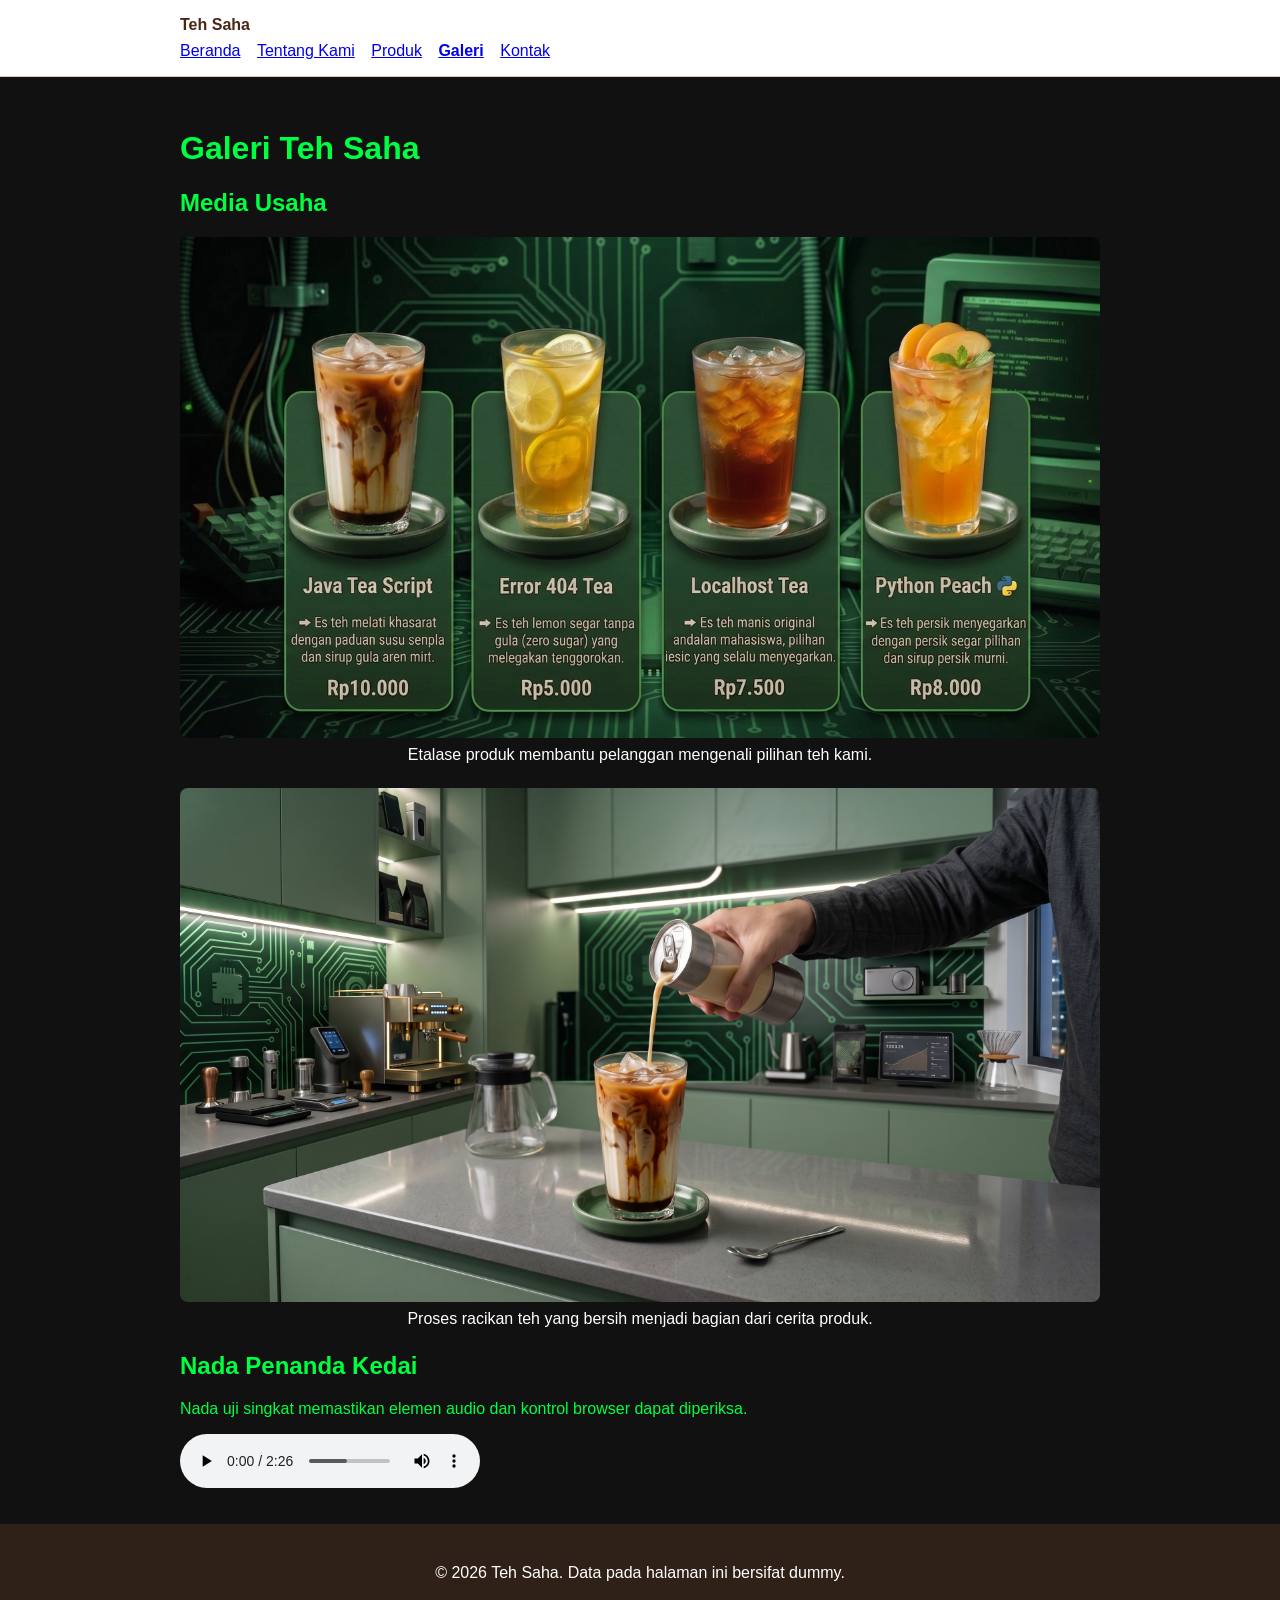
==== galeri.html @ 7ab9947a "feat: tambah media dan tabel katalog dan tugas mandiri" ====
<!doctype html>
<html lang="id">
  <head>
    <meta charset="utf-8" />
    <meta name="viewport" content="width=device-width, initial-scale=1" />
    <title>Galeri Teh Saha - Website UMKM</title>
    <link rel="stylesheet" href="css/style.css" />
  </head>
  <body>
    <a class="skip-link" href="#konten">Lewati ke konten utama</a>
    
    <header class="site-header">
      <nav class="nav" aria-label="Navigasi utama">
        <a class="brand" href="index.html">Teh Saha</a>
        <ul>
          <li><a href="index.html">Beranda</a></li>
          <li><a href="tentang.html">Tentang Kami</a></li>
          <li><a href="produk.html">Produk</a></li>
          <li><a aria-current="page" href="galeri.html">Galeri</a></li>
          <li><a href="index.html#kontak">Kontak</a></li>
        </ul>
      </nav>
    </header>

    <main id="konten" class="page">
      <h1>Galeri Teh Saha</h1>
      
      <section aria-labelledby="media-title">
        <h2 id="media-title">Media Usaha</h2>
        <div class="gallery-list">
          <figure class="media-card">
            <img src="assets/images/etalase-teh.jpg" alt="Etalase Teh Saha berisi pilihan es teh segar" />
            <figcaption>Etalase produk membantu pelanggan mengenali pilihan teh kami.</figcaption>
          </figure>
          <figure class="media-card">
            <img src="assets/images/proses-seduh.jpg" alt="Proses meracik es teh dan menuangkan susu evaporasi" />
            <figcaption>Proses racikan teh yang bersih menjadi bagian dari cerita produk.</figcaption>
          </figure>
        </div>
      </section>

      <section aria-labelledby="audio-title">
        <h2 id="audio-title">Nada Penanda Kedai</h2>
        <p id="audio-note">Nada uji singkat memastikan elemen audio dan kontrol browser dapat diperiksa.</p>
        <audio controls aria-describedby="audio-note" src="assets/audio/nada-kedai.mp3">
          Browser Anda tidak mendukung pemutar audio.
        </audio>
      </section>

    </main>
    <footer class="site-footer">
      <p>&copy; 2026 Teh Saha. Data pada halaman ini bersifat dummy.</p>
    </footer>

    <script src="js/script.js"></script>
  </body>
</html>
---- css/style.css ----
body {
  margin: 0;
  color: #00FF41; 
  background: #111111; 
  font-family: Arial, sans-serif;
}

.page {
  max-width: 920px;
  margin: 0 auto;
  padding: 32px 20px;
}

.hero {
  padding: 36px;
  color: #FFFFFF; 
  background: #1E4D2B; 
  border-radius: 24px;
}

.eyebrow {
  margin: 0 0 8px;
  color: #00FF41; 
  letter-spacing: 0.14em;
  text-transform: uppercase;
}

.products {
  padding-left: 1.2rem;
}

button {
  padding: 12px 18px;
  color: #FFFFFF; 
  font-weight: 700;
  cursor: pointer;
  background: #0B6623;
  border: 1px solid #00FF41; 
  border-radius: 999px;
}

button:hover {
  background: #00FF41;
  color: #111111;
}

.skip-link { position: absolute; left: -9999px; padding: 8px 12px; color: white; background: #2f2118; }
.skip-link:focus { top: 8px; left: 8px; }
.site-header { padding: 16px 20px; background: white; border-bottom: 1px solid #dccbbc; }
.nav { max-width: 920px; margin: 0 auto; }
.brand { display: inline-block; margin-bottom: 8px; color: #4b2715; font-weight: 800; text-decoration: none; }
.nav ul { padding: 0; margin: 0; list-style: none; }
.nav li { display: inline-block; margin-right: 12px; }
.nav a[aria-current="page"] { font-weight: 800; }
a:focus-visible,
button:focus-visible { outline: 3px solid #2563eb; outline-offset: 3px; }
.site-footer { padding: 24px 20px; color: white; text-align: center; background: #2f2118; }

/* Penambahan CSS untuk Kontak Singkat */
.contact-section {
  margin-top: 40px;
  padding: 24px;
  background: #1a1a1a;
  border-left: 4px solid #00FF41;
  border-radius: 8px;
}

.contact-section ul {
  list-style-type: none;
  padding-left: 0;
}

.contact-section li {
  margin-bottom: 12px;
}

.contact-section a {
  color: #00FF41;
  text-decoration: underline;
  text-underline-offset: 4px;
}

.contact-section a:hover {
  color: #FFFFFF;
}

img { max-width: 100%; height: auto; }
figure { margin: 0 0 24px; }
figcaption { margin-top: 8px; color: #FFFFFF; }
table { width: 100%; border-collapse: collapse; }
caption { margin-bottom: 8px; font-weight: 700; text-align: left; }
th,
td { padding: 10px; text-align: left; border: 1px solid #00FF41; }

section[aria-labelledby="katalog-visual-title"] {
  display: flex;
  flex-wrap: wrap;
  gap: 20px;
  justify-content: space-between;
}

section[aria-labelledby="katalog-visual-title"] > h2 {
  width: 100%;
}

section[aria-labelledby="katalog-visual-title"] .product-figure {
  flex: 1 1 calc(25% - 15px);
  box-sizing: border-box;
  margin-bottom: 0;
  text-align: center;
}

img { 
  max-width: 100%; 
  height: auto; 
  display: block;
  border-radius: 8px;
}

figcaption {
  margin-top: 8px;
  color: #FFFFFF;
  text-align: center; 
}
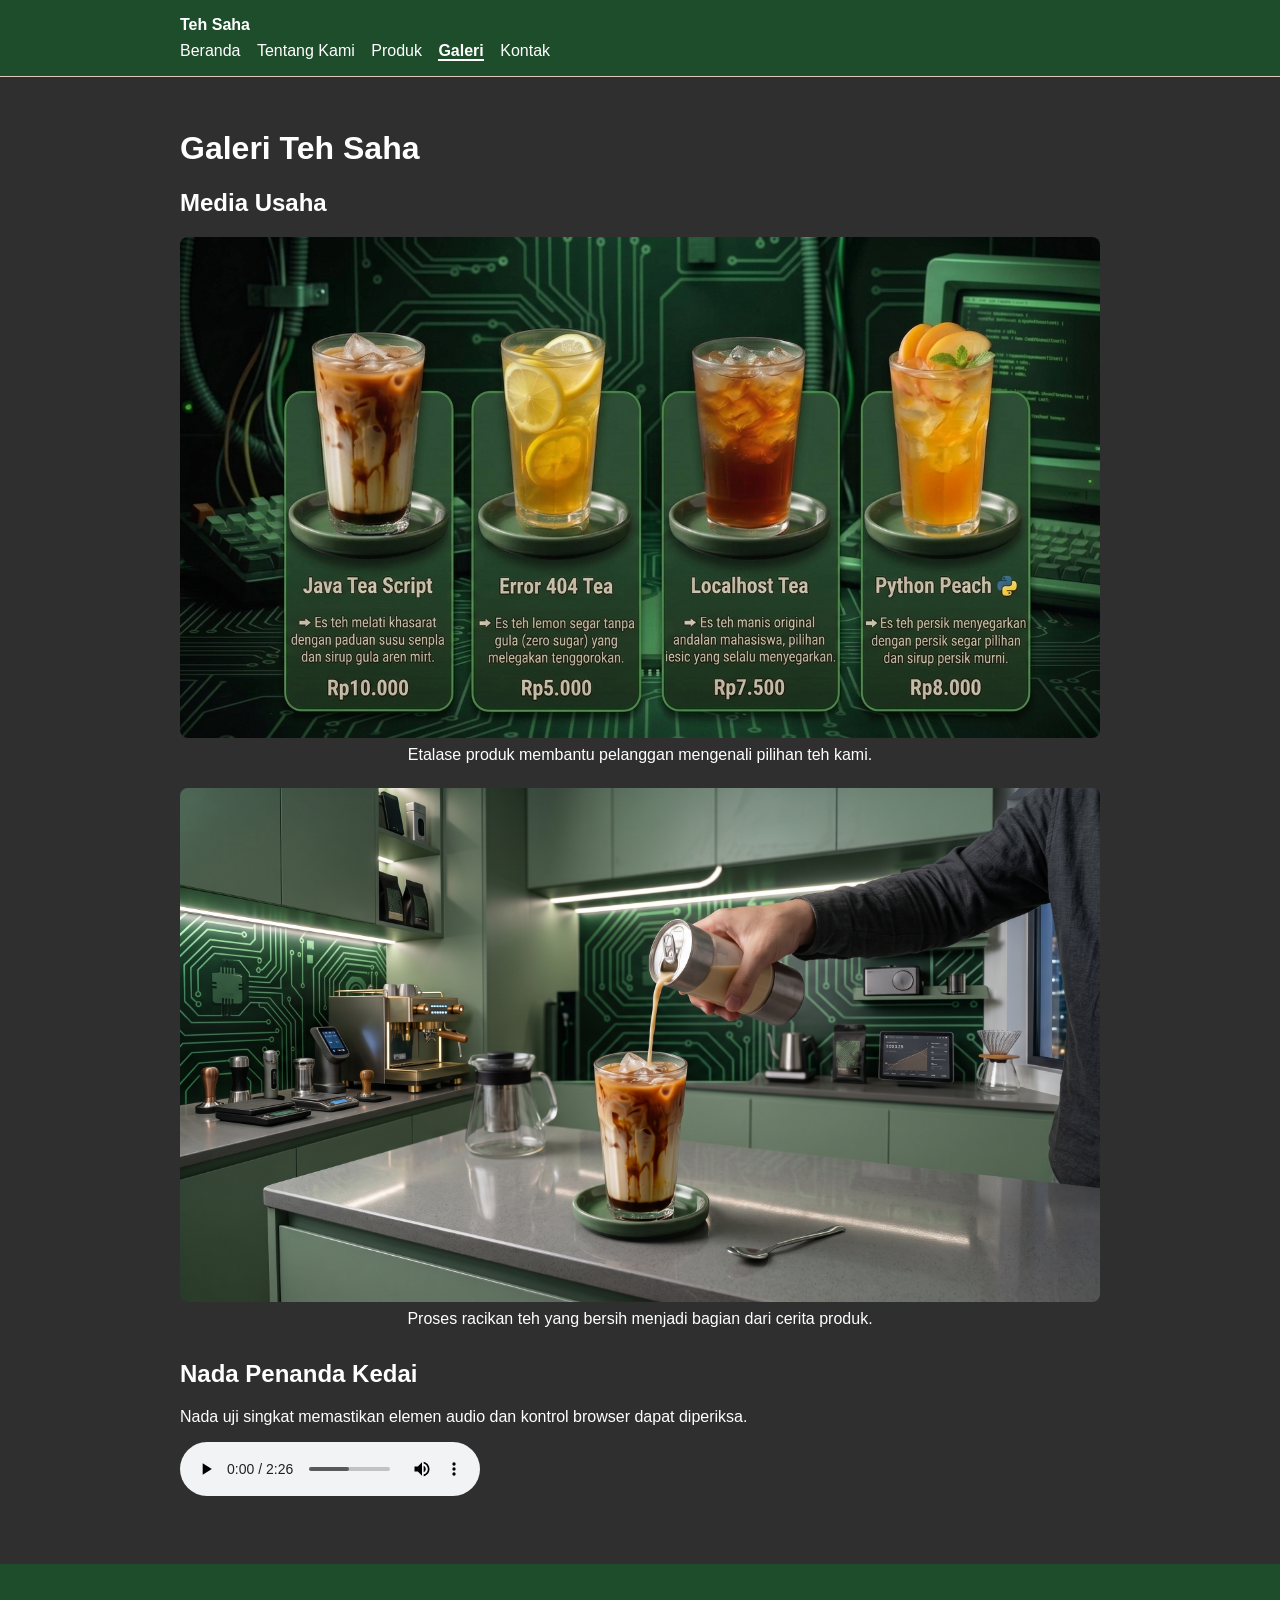
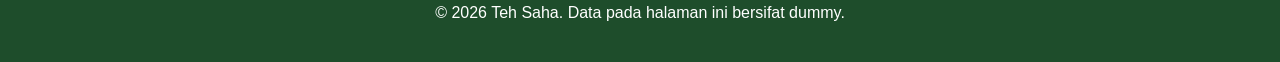
==== commit 7e9a85f7: "feat: tambah form kontak aksesibel dan preview dan tugas mandiri (PO4)" ====
--- a/galeri.html
+++ b/galeri.html
@@ -17,7 +17,7 @@
           <li><a href="tentang.html">Tentang Kami</a></li>
           <li><a href="produk.html">Produk</a></li>
           <li><a aria-current="page" href="galeri.html">Galeri</a></li>
-          <li><a href="index.html#kontak">Kontak</a></li>
+          <li><a href="kontak.html">Kontak</a></li>
         </ul>
       </nav>
     </header>
--- a/css/style.css
+++ b/css/style.css
@@ -1,7 +1,7 @@
 body {
   margin: 0;
-  color: #00FF41; 
-  background: #111111; 
+  color: #ffffff; 
+  background: #302f2f; 
   font-family: Arial, sans-serif;
 }
 
@@ -20,7 +20,7 @@
 
 .eyebrow {
   margin: 0 0 8px;
-  color: #00FF41; 
+  color: #ffffff; 
   letter-spacing: 0.14em;
   text-transform: uppercase;
 }
@@ -35,37 +35,60 @@
   font-weight: 700;
   cursor: pointer;
   background: #0B6623;
-  border: 1px solid #00FF41; 
+  border: 1px solid #0B6623; 
   border-radius: 999px;
 }
 
 button:hover {
-  background: #00FF41;
-  color: #111111;
+  background: #0B6623;
+  color: #302f2f;
 }
 
-.skip-link { position: absolute; left: -9999px; padding: 8px 12px; color: white; background: #2f2118; }
+.skip-link { position: absolute; left: -9999px; padding: 8px 12px; color: white; background: #0B6623; }
 .skip-link:focus { top: 8px; left: 8px; }
-.site-header { padding: 16px 20px; background: white; border-bottom: 1px solid #dccbbc; }
+.site-header { padding: 16px 20px; background: #1E4D2B; border-bottom: 1px solid #dccbbc; }
 .nav { max-width: 920px; margin: 0 auto; }
 .brand { display: inline-block; margin-bottom: 8px; color: #4b2715; font-weight: 800; text-decoration: none; }
 .nav ul { padding: 0; margin: 0; list-style: none; }
 .nav li { display: inline-block; margin-right: 12px; }
-.nav a[aria-current="page"] { font-weight: 800; }
+
+.nav a {
+  color: #ffffff; 
+  text-decoration: none;
+}
+.nav a:hover {
+  color: #ffffff; 
+}
+.nav a[aria-current="page"] { 
+  color: #ffffff; 
+  font-weight: 800; 
+  border-bottom: 2px solid #ffffff; 
+}
+
+section[aria-labelledby="produk-title"] {
+  color: #FFFFFF;
+  background: #1a1a1a;
+  padding: 24px;
+  border-left: 8px solid #0B6623;
+  border-radius: 12px;
+  margin-bottom: 24px;
+}
+
 a:focus-visible,
 button:focus-visible { outline: 3px solid #2563eb; outline-offset: 3px; }
-.site-footer { padding: 24px 20px; color: white; text-align: center; background: #2f2118; }
+.site-footer { padding: 24px 20px; color: white; text-align: center; background: #1E4D2B; }
 
-/* Penambahan CSS untuk Kontak Singkat */
 .contact-section {
+  color: #FFFFFF;
   margin-top: 40px;
   padding: 24px;
-  background: #1a1a1a;
-  border-left: 4px solid #00FF41;
+  background: #1E4D2B;
+  border-left: 8px solid #0B6623;
   border-radius: 8px;
 }
 
 .contact-section ul {
+  color: #FFFFFF;
   list-style-type: none;
   padding-left: 0;
 }
@@ -75,13 +98,16 @@
 }
 
 .contact-section a {
-  color: #00FF41;
+  color: #ffffff;
   text-decoration: underline;
   text-underline-offset: 4px;
 }
 
 .contact-section a:hover {
   color: #FFFFFF;
+}
+section {
+  margin-bottom: 32px; 
 }
 
 img { max-width: 100%; height: auto; }
@@ -90,7 +116,7 @@
 table { width: 100%; border-collapse: collapse; }
 caption { margin-bottom: 8px; font-weight: 700; text-align: left; }
 th,
-td { padding: 10px; text-align: left; border: 1px solid #00FF41; }
+td { padding: 10px; text-align: left; border: 1px solid #0B6623; }
 
 section[aria-labelledby="katalog-visual-title"] {
   display: flex;
@@ -121,4 +147,9 @@
   margin-top: 8px;
   color: #FFFFFF;
   text-align: center; 
-}+}
+
+.field { margin-bottom: 16px; }
+.field label { display: block; margin-bottom: 6px; }
+fieldset { margin: 0 0 16px; }
+#preview-form { padding: 16px; white-space: pre-wrap; background: white; border: 1px solid #dccbbc; color: #000000;}
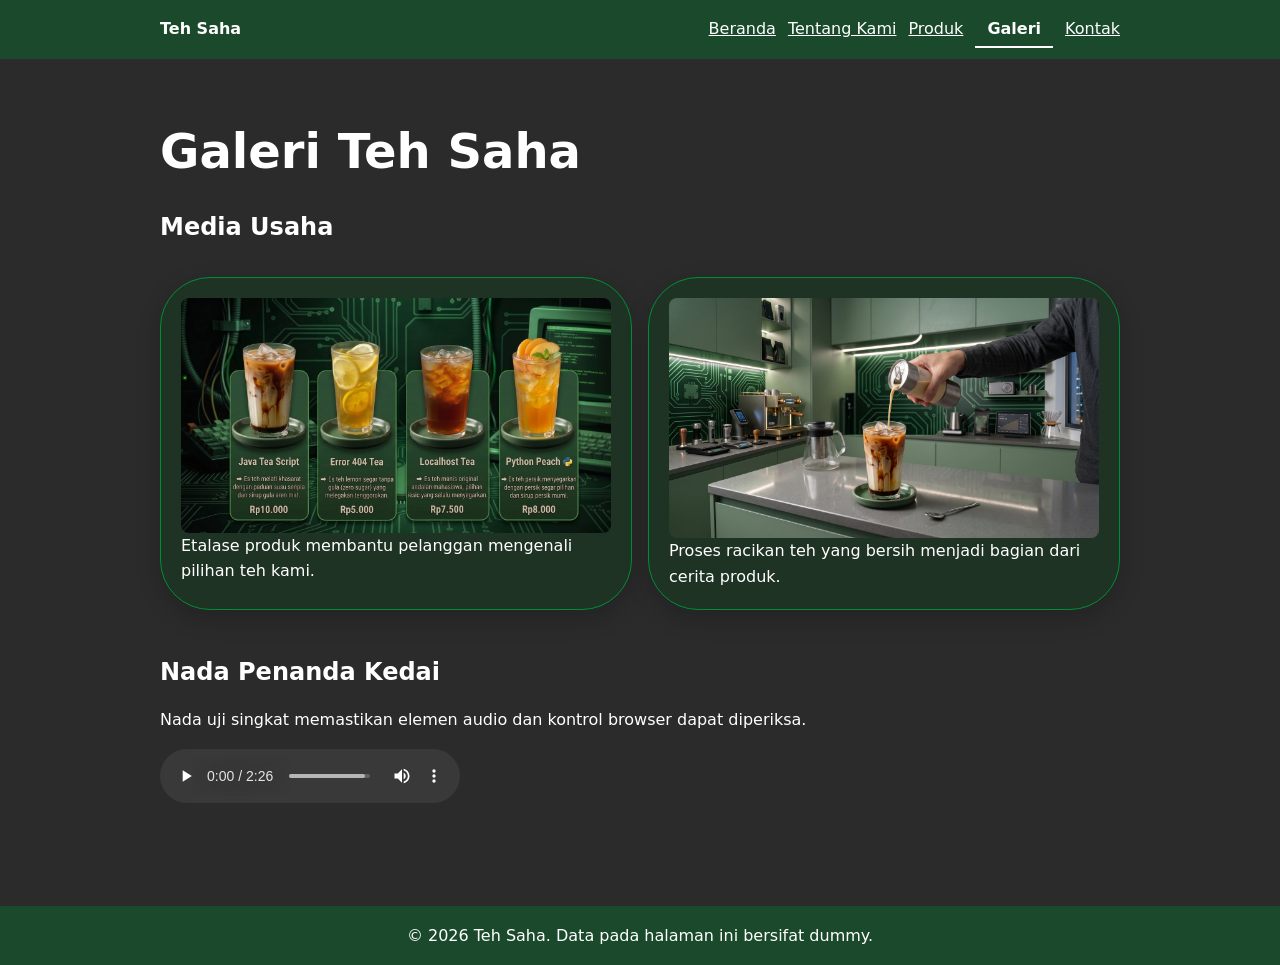
==== commit 8861a9b8: "feat: bangun layout flexbox dan grid dan tugas mandiri (P06)" ====
--- a/galeri.html
+++ b/galeri.html
@@ -27,7 +27,7 @@
       
       <section aria-labelledby="media-title">
         <h2 id="media-title">Media Usaha</h2>
-        <div class="gallery-list">
+        <div class="gallery-grid">
           <figure class="media-card">
             <img src="assets/images/etalase-teh.jpg" alt="Etalase Teh Saha berisi pilihan es teh segar" />
             <figcaption>Etalase produk membantu pelanggan mengenali pilihan teh kami.</figcaption>
--- a/css/style.css
+++ b/css/style.css
@@ -1,94 +1,235 @@
+:root {
+  --color-primary: #008f39;           
+  --color-primary-strong: #1a4a2b;   
+  --color-text: #ffffff;             
+  --color-text-inverted: #302f2f;    
+  --color-muted: #a3a3a3;            
+  --color-surface: #2b2b2b;          
+  --color-surface-soft: #202020;     
+  --color-border: #1a4a2b;           
+  --color-focus: #2563eb;            
+  --color-surface-white: #ffffff;    
+  
+  /* [KETENTUAN 1] Revisi & Tambahan Token Warna Berbasis Fungsi */
+  --color-primary-hover: #00702c;    /* Token warna hover untuk interaksi */
+  --color-surface-muted: #1f3324;    /* Token warna permukaan sekunder kartu */
+  --color-accent: #f59e0b;           /* Token warna aksen tambahan */
+
+  --space-1: 0.5rem;
+  --space-2: 0.75rem;
+  --space-3: 1rem;
+  --space-4: 1.5rem;
+  --space-5: 2rem;
+  
+  --radius-sm: 0.5rem;
+  --radius-md: 0.875rem;
+  
+  /* [KETENTUAN 2] Penambahan Pasangan Token Spacing & Radius Baru */
+  --space-md: 1.25rem;               /* Token spacing baru */
+  --radius-pill: 50px;               /* Token radius bentuk kapsul baru */
+
+  --shadow-card: 0 0.5rem 1.5rem rgb(0 0 0 / 0.2);
+}
+
+*,
+*::before,
+*::after {
+  box-sizing: border-box;
+}
+
+html { 
+  color-scheme: dark; 
+}
+
 body {
   margin: 0;
-  color: #ffffff; 
-  background: #302f2f; 
-  font-family: Arial, sans-serif;
-}
-
-.page {
-  max-width: 920px;
-  margin: 0 auto;
-  padding: 32px 20px;
+  color: var(--color-text);
+  background: var(--color-surface); 
+  font-family: system-ui, -apple-system, BlinkMacSystemFont, "Segoe UI", sans-serif;
+  font-size: 1rem;
+  line-height: 1.6;
+}
+
+img { 
+  max-width: 100%; 
+  height: auto; 
+  display: block;
+  border-radius: 8px;
+}
+
+a { 
+  color: var(--color-text); 
+}
+
+a:hover { 
+  color: var(--color-primary); 
+}
+
+:focus-visible { 
+  outline: 3px solid var(--color-focus); 
+  outline-offset: 3px; 
+}
+
+.skip-link { 
+  position: absolute; 
+  top: -5rem; 
+  left: var(--space-3); 
+  padding: var(--space-2) var(--space-3); 
+  color: var(--color-surface); 
+  background: var(--color-text);
+}
+
+.skip-link:focus { 
+  top: var(--space-3); 
+}
+
+.site-header,
+.site-footer {
+  padding: var(--space-3) var(--space-4);
+  background: var(--color-primary-strong); 
+  border-bottom: 1px solid var(--color-primary-strong);
+}
+
+.site-footer {
+  margin-top: var(--space-5);
+  color: var(--color-text);
+  text-align: center;
+  border-top: 1px solid var(--color-primary-strong);
+  border-bottom: 0;
+}
+
+.nav,
+.page { 
+  width: min(100% - 2rem, 60rem); 
+  margin-inline: auto; 
+}
+
+.page { 
+  padding-block: var(--space-5); 
+}
+
+.brand {
+  display: inline-block;
+  margin-bottom: var(--space-2);
+  color: var(--color-text);
+  font-weight: 800;
+  text-decoration: none;
+}
+
+.nav ul { 
+  padding: 0; 
+  margin: 0; 
+  list-style: none; 
+}
+
+.nav li { 
+  display: inline-block; 
+  margin: 0 var(--space-2) var(--space-1) 0; 
+}
+
+.nav a[aria-current="page"] {
+  padding: var(--space-1) var(--space-2);
+  color: var(--color-text);
+  font-weight: 800;
+  text-decoration: none;
+  background: transparent;
+  border-bottom: 2px solid var(--color-text); 
+  border-radius: 0;
+}
+
+h1, h2, h3 { 
+  line-height: 1.2; 
+  text-wrap: balance; 
+}
+
+h1 { 
+  font-size: clamp(2rem, 6vw, 3rem); 
+}
+
+p, li { 
+  max-width: 68ch; 
 }
 
 .hero {
-  padding: 36px;
-  color: #FFFFFF; 
-  background: #1E4D2B; 
-  border-radius: 24px;
+  padding: var(--space-5);
+  color: var(--color-text);
+  background: var(--color-primary-strong); 
+  border-radius: var(--radius-md);
 }
 
 .eyebrow {
-  margin: 0 0 8px;
-  color: #ffffff; 
-  letter-spacing: 0.14em;
+  color: var(--color-text); 
+  font-weight: 800; 
+  letter-spacing: 0.08em; 
   text-transform: uppercase;
+}
+
+.hero .eyebrow { 
+  color: var(--color-text); 
+}
+
+.price { 
+  color: var(--color-text); 
+  font-weight: 800; 
+}
+
+/* [KETENTUAN 3 - Komponen 1: Tombol] Menggunakan token warna, spacing, & radius baru */
+.button,
+button {
+  display: inline-block;
+  padding: var(--space-2) var(--space-3);
+  color: var(--color-text);
+  font: inherit;
+  font-weight: 700;
+  text-decoration: none;
+  cursor: pointer;
+  background: var(--color-primary); 
+  border: 0;
+  border-radius: var(--radius-pill); /* Menerapkan token radius pill */
+}
+
+.button:hover,
+button:hover { 
+  color: var(--color-text); 
+  background: var(--color-primary-hover); /* Menerapkan token warna hover baru */
+}
+
+.hero button { 
+  color: var(--color-text); 
+  background: var(--color-primary); 
+  padding: var(--space-md) calc(var(--space-md) * 1.5); /* Menerapkan token spacing baru */
+  border-radius: var(--radius-pill);
+}
+
+.hero button:hover { 
+  color: var(--color-text); 
+  background: var(--color-primary-hover); 
 }
 
 .products {
   padding-left: 1.2rem;
 }
 
-button {
-  padding: 12px 18px;
-  color: #FFFFFF; 
-  font-weight: 700;
-  cursor: pointer;
-  background: #0B6623;
-  border: 1px solid #0B6623; 
-  border-radius: 999px;
-}
-
-button:hover {
-  background: #0B6623;
-  color: #302f2f;
-}
-
-.skip-link { position: absolute; left: -9999px; padding: 8px 12px; color: white; background: #0B6623; }
-.skip-link:focus { top: 8px; left: 8px; }
-.site-header { padding: 16px 20px; background: #1E4D2B; border-bottom: 1px solid #dccbbc; }
-.nav { max-width: 920px; margin: 0 auto; }
-.brand { display: inline-block; margin-bottom: 8px; color: #4b2715; font-weight: 800; text-decoration: none; }
-.nav ul { padding: 0; margin: 0; list-style: none; }
-.nav li { display: inline-block; margin-right: 12px; }
-
-.nav a {
-  color: #ffffff; 
-  text-decoration: none;
-}
-.nav a:hover {
-  color: #ffffff; 
-}
-.nav a[aria-current="page"] { 
-  color: #ffffff; 
-  font-weight: 800; 
-  border-bottom: 2px solid #ffffff; 
-}
-
 section[aria-labelledby="produk-title"] {
-  color: #FFFFFF;
+  color: var(--color-text);
   background: #1a1a1a;
   padding: 24px;
-  border-left: 8px solid #0B6623;
+  border-left: 8px solid var(--color-primary);
   border-radius: 12px;
   margin-bottom: 24px;
 }
 
-a:focus-visible,
-button:focus-visible { outline: 3px solid #2563eb; outline-offset: 3px; }
-.site-footer { padding: 24px 20px; color: white; text-align: center; background: #1E4D2B; }
-
 .contact-section {
-  color: #FFFFFF;
+  color: var(--color-text);
   margin-top: 40px;
   padding: 24px;
-  background: #1E4D2B;
-  border-left: 8px solid #0B6623;
+  background: var(--color-primary-strong);
+  border-left: 8px solid var(--color-primary);
   border-radius: 8px;
 }
 
 .contact-section ul {
-  color: #FFFFFF;
+  color: var(--color-text);
   list-style-type: none;
   padding-left: 0;
 }
@@ -98,25 +239,58 @@
 }
 
 .contact-section a {
-  color: #ffffff;
   text-decoration: underline;
   text-underline-offset: 4px;
 }
 
-.contact-section a:hover {
-  color: #FFFFFF;
-}
 section {
   margin-bottom: 32px; 
 }
 
-img { max-width: 100%; height: auto; }
-figure { margin: 0 0 24px; }
-figcaption { margin-top: 8px; color: #FFFFFF; }
-table { width: 100%; border-collapse: collapse; }
-caption { margin-bottom: 8px; font-weight: 700; text-align: left; }
+/* [KETENTUAN 3 - Komponen 2: Kartu Produk] Menggunakan token warna, spacing, & radius baru */
+.product-card,
+.media-card,
+table,
+form {
+  margin-block: var(--space-3);
+  padding: var(--space-md);                   /* Menerapkan token spacing baru */
+  background: var(--color-surface-muted);     /* Menerapkan token warna permukaan sekunder baru */
+  border: 1px solid var(--color-primary); 
+  border-radius: var(--radius-pill);          /* Menerapkan token radius pill baru */
+  box-shadow: var(--shadow-card);
+}
+
+figure { 
+  margin-inline: 0; 
+}
+
+figcaption,
+caption { 
+  color: var(--color-text); 
+}
+
+table { 
+  width: 100%; 
+  border-collapse: collapse; 
+  border-radius: 0; 
+}
+
+caption { 
+  margin-bottom: var(--space-2); 
+  font-weight: 700; 
+  text-align: left; 
+}
+
 th,
-td { padding: 10px; text-align: left; border: 1px solid #0B6623; }
+td { 
+  padding: var(--space-2); 
+  text-align: left; 
+  border: 1px solid var(--color-border); 
+}
+
+th { 
+  background: var(--color-surface-soft); 
+}
 
 section[aria-labelledby="katalog-visual-title"] {
   display: flex;
@@ -136,20 +310,238 @@
   text-align: center;
 }
 
-img { 
+.field { 
+  margin-bottom: var(--space-3); 
+}
+
+.field label,
+legend { 
+  display: block; 
+  margin-bottom: var(--space-1); 
+  font-weight: 700; 
+}
+
+.field input,
+.field select,
+.field textarea {
+  width: 100%;
+  padding: var(--space-2);
+  color: inherit;
+  font: inherit;
+  background: var(--color-surface);
+  border: 1px solid var(--color-border);
+  border-radius: var(--radius-sm);
+}
+
+input[type="radio"],
+input[type="checkbox"] { 
+  width: auto; 
+}
+
+fieldset {
+  margin: 0 0 var(--space-3);
+  padding: var(--space-3);
+  border: 1px solid var(--color-border);
+  border-radius: var(--radius-sm);
+}
+
+audio { 
   max-width: 100%; 
-  height: auto; 
-  display: block;
-  border-radius: 8px;
-}
-
-figcaption {
-  margin-top: 8px;
-  color: #FFFFFF;
-  text-align: center; 
-}
-
-.field { margin-bottom: 16px; }
-.field label { display: block; margin-bottom: 6px; }
-fieldset { margin: 0 0 16px; }
-#preview-form { padding: 16px; white-space: pre-wrap; background: white; border: 1px solid #dccbbc; color: #000000;}+}
+
+#preview-form {
+  padding: var(--space-3);
+  white-space: pre-wrap;
+  background: var(--color-surface);
+  border: 1px solid var(--color-border);
+  border-radius: var(--radius-sm);
+}
+
+.site-footer p {
+  max-width: none;
+  margin: 0 auto;
+}
+
+thead th { 
+  background: var(--color-primary-strong); 
+  border: 1px solid #000000; 
+}
+
+tbody th,
+tbody td {
+  background: #1a1a1a; 
+}
+
+section[aria-labelledby="tentang-title"] {
+  background: #1a4a2b;
+  padding: 24px;
+  border-radius: 12px;
+}
+
+section[aria-labelledby="nilai-title"] {
+  background: #1a1a1a;
+  padding: 24px;       
+  border-left: 8px solid var(--color-primary);
+  border-radius: 12px; 
+}
+
+.intro-produk {
+  background: #1a4a2b; 
+  padding: 24px 32px;  
+  border-radius: 12px; 
+  margin-bottom: 32px; 
+}
+
+.intro-produk h1 {
+  margin-top: 0;
+}
+.intro-produk p {
+  margin-bottom: 0;
+}
+
+section[aria-labelledby="kategori-title"] {
+  background: #1a1a1a;
+  padding: 24px;
+  border-left: 8px solid var(--color-primary);
+  border-radius: 12px;
+}
+
+section[aria-labelledby="katalog-visual-title"] {
+  background: #1a4a2b;
+  padding: 24px;       
+  border-left: 8px solid var(--color-primary);
+  border-radius: 12px; 
+}
+
+section[aria-labelledby="harga-title"] {
+  background: #1a1a1a; 
+  padding: 24px;       
+  border-left: 8px solid var(--color-primary);
+  border-radius: 12px; 
+  margin-bottom: 32px; 
+}
+
+section[aria-labelledby="kontak-title"] {
+  background: #1a1a1a;
+  padding: 24px;       
+  border-radius: 12px; 
+}
+
+section[aria-labelledby="preview-title"] {
+  background: #1a4a2b;
+  padding: 24px;       
+  border-left: 8px solid var(--color-primary);
+  border-radius: 12px; 
+}
+
+/* PW1-P06-E05: Flexbox untuk Navigasi dan Product Card */
+.nav {
+  display: flex;
+  gap: var(--space-3);
+  align-items: center;
+  justify-content: space-between;
+}
+
+.brand {
+  margin-bottom: 0;
+}
+
+.nav ul {
+  display: flex;
+  gap: var(--space-2);
+  flex-wrap: wrap;
+}
+
+.nav li {
+  margin: 0;
+}
+
+.product-card {
+  display: flex;
+  flex-direction: column;
+}
+
+.product-badge {
+  align-self: flex-start;
+  padding: 0.25rem var(--space-2);
+  color: var(--color-primary-strong);
+  font-size: 0.875rem;
+  font-weight: 800;
+  background: #fef3c7;
+  border-radius: 999px;
+}
+
+.card-actions {
+  display: flex;
+  gap: var(--space-2);
+  align-items: center;
+  flex-wrap: wrap;
+  margin-top: auto;
+}
+
+/* PW1-P06-E06: CSS Grid untuk Hero, Product Grid, dan Gallery Grid */
+.hero {
+  display: grid;
+  grid-template-columns: 1.2fr 0.8fr;
+  gap: var(--space-4);
+  align-items: center;
+}
+
+.hero-image {
+  width: 100%;
+  border-radius: var(--radius-md);
+}
+
+.product-grid,
+.gallery-grid {
+  display: grid;
+  grid-template-columns: repeat(3, minmax(0, 1fr));
+  gap: var(--space-3);
+}
+
+.gallery-grid {
+  grid-template-columns: repeat(2, minmax(0, 1fr));
+}
+
+.product-list {
+  display: grid;
+  grid-template-columns: repeat(3, minmax(0, 1fr));
+  gap: var(--space-4);
+}
+
+.hero-content {
+  display: flex;
+  flex-direction: column;
+  align-items: flex-start;
+  gap: var(--space-3);
+}
+
+.hero-content h1,
+.hero-content p {
+  margin: 0;
+}
+
+.contact-section ul {
+  display: flex;
+  flex-wrap: wrap;
+  gap: var(--space-4);
+}
+
+.contact-section li {
+  margin-bottom: 0;
+}
+
+.product-list .product-card {
+  position: relative;
+  padding-bottom: calc(var(--space-5) + var(--space-3));
+}
+
+.product-list .product-card .price {
+  position: absolute;
+  bottom: var(--space-md);
+  right: var(--space-md);
+  margin: 0;
+  padding: var(--space-1) var(--space-2);
+  background: var(--color-primary-strong);
+  border-radius: var(--radius-sm);
+}
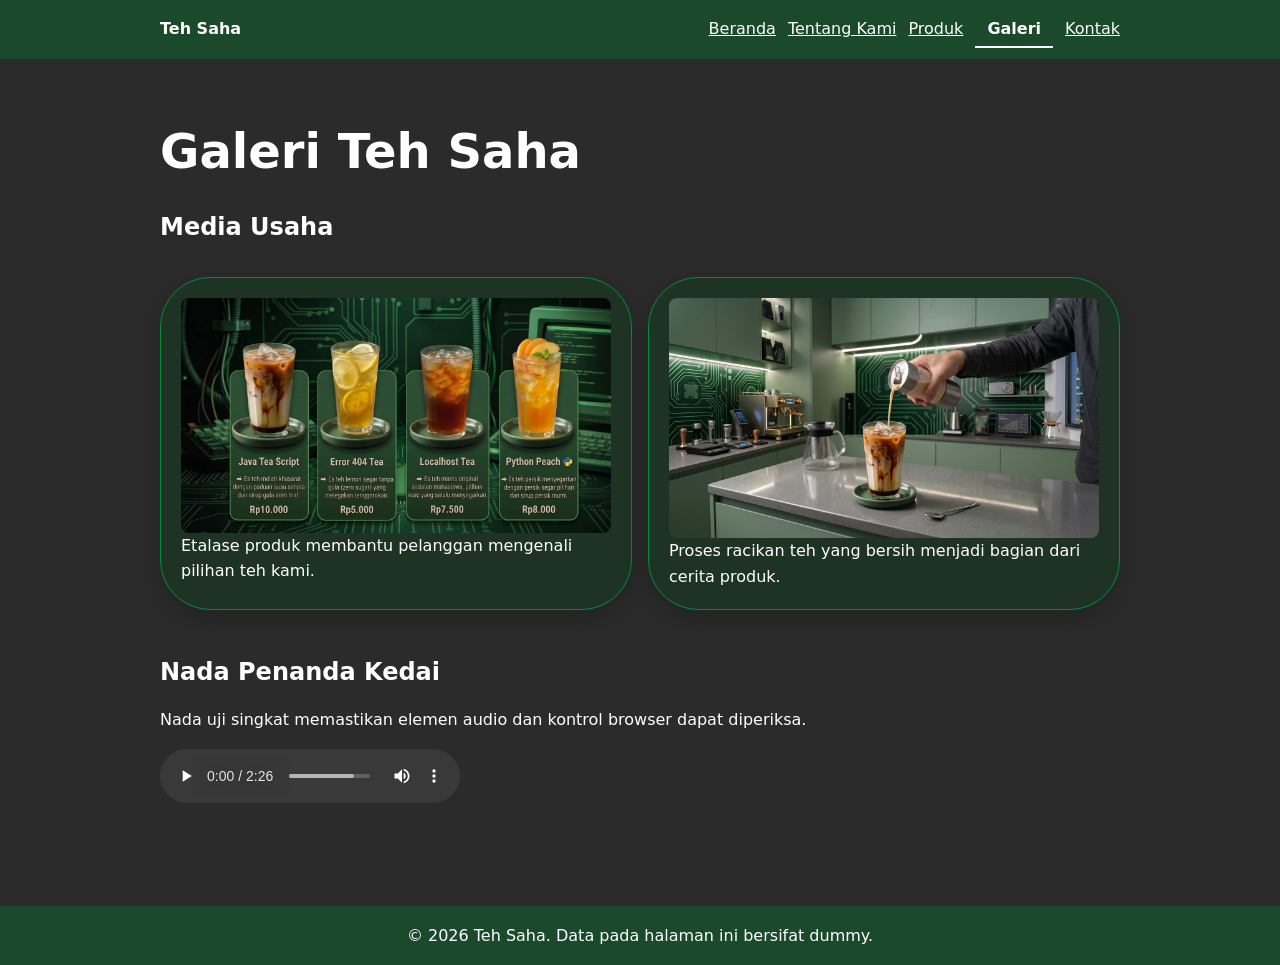
==== commit 9047593c: "feat: tambahkan data produk dengan javascript dan tugas mandiri (P09)" ====
--- a/galeri.html
+++ b/galeri.html
@@ -5,13 +5,17 @@
     <meta name="viewport" content="width=device-width, initial-scale=1" />
     <title>Galeri Teh Saha - Website UMKM</title>
     <link rel="stylesheet" href="css/style.css" />
+    <script src="js/app.js" defer></script>
   </head>
+
   <body>
     <a class="skip-link" href="#konten">Lewati ke konten utama</a>
     
     <header class="site-header">
       <nav class="nav" aria-label="Navigasi utama">
         <a class="brand" href="index.html">Teh Saha</a>
+        <input type="checkbox" id="menu-toggle" class="menu-toggle">
+        <label for="menu-toggle" class="hamburger">☰</label>
         <ul>
           <li><a href="index.html">Beranda</a></li>
           <li><a href="tentang.html">Tentang Kami</a></li>
@@ -29,11 +33,11 @@
         <h2 id="media-title">Media Usaha</h2>
         <div class="gallery-grid">
           <figure class="media-card">
-            <img src="assets/images/etalase-teh.jpg" alt="Etalase Teh Saha berisi pilihan es teh segar" />
+            <img src="assets/images/etalase-teh.jpg" width="640" height="360" loading="lazy" alt="Etalase Teh Saha berisi pilihan es teh segar" />
             <figcaption>Etalase produk membantu pelanggan mengenali pilihan teh kami.</figcaption>
           </figure>
           <figure class="media-card">
-            <img src="assets/images/proses-seduh.jpg" alt="Proses meracik es teh dan menuangkan susu evaporasi" />
+            <img src="assets/images/proses-seduh.jpg" width="640" height="360" loading="lazy" alt="Proses meracik es teh dan menuangkan susu evaporasi" />
             <figcaption>Proses racikan teh yang bersih menjadi bagian dari cerita produk.</figcaption>
           </figure>
         </div>
--- a/css/style.css
+++ b/css/style.css
@@ -10,10 +10,9 @@
   --color-focus: #2563eb;            
   --color-surface-white: #ffffff;    
   
-  /* [KETENTUAN 1] Revisi & Tambahan Token Warna Berbasis Fungsi */
-  --color-primary-hover: #00702c;    /* Token warna hover untuk interaksi */
-  --color-surface-muted: #1f3324;    /* Token warna permukaan sekunder kartu */
-  --color-accent: #f59e0b;           /* Token warna aksen tambahan */
+  --color-primary-hover: #00702c;    
+  --color-surface-muted: #1f3324;    
+  --color-accent: #f59e0b;           
 
   --space-1: 0.5rem;
   --space-2: 0.75rem;
@@ -24,9 +23,8 @@
   --radius-sm: 0.5rem;
   --radius-md: 0.875rem;
   
-  /* [KETENTUAN 2] Penambahan Pasangan Token Spacing & Radius Baru */
-  --space-md: 1.25rem;               /* Token spacing baru */
-  --radius-pill: 50px;               /* Token radius bentuk kapsul baru */
+  --space-md: 1.25rem;               
+  --radius-pill: 50px;               
 
   --shadow-card: 0 0.5rem 1.5rem rgb(0 0 0 / 0.2);
 }
@@ -90,6 +88,12 @@
   border-bottom: 1px solid var(--color-primary-strong);
 }
 
+.site-header {
+  position: sticky;
+  top: 0;
+  z-index: 100;
+}
+
 .site-footer {
   margin-top: var(--space-5);
   color: var(--color-text);
@@ -173,7 +177,6 @@
   font-weight: 800; 
 }
 
-/* [KETENTUAN 3 - Komponen 1: Tombol] Menggunakan token warna, spacing, & radius baru */
 .button,
 button {
   display: inline-block;
@@ -185,19 +188,19 @@
   cursor: pointer;
   background: var(--color-primary); 
   border: 0;
-  border-radius: var(--radius-pill); /* Menerapkan token radius pill */
+  border-radius: var(--radius-pill); 
 }
 
 .button:hover,
 button:hover { 
   color: var(--color-text); 
-  background: var(--color-primary-hover); /* Menerapkan token warna hover baru */
+  background: var(--color-primary-hover); 
 }
 
 .hero button { 
   color: var(--color-text); 
   background: var(--color-primary); 
-  padding: var(--space-md) calc(var(--space-md) * 1.5); /* Menerapkan token spacing baru */
+  padding: var(--space-md) calc(var(--space-md) * 1.5); 
   border-radius: var(--radius-pill);
 }
 
@@ -247,16 +250,15 @@
   margin-bottom: 32px; 
 }
 
-/* [KETENTUAN 3 - Komponen 2: Kartu Produk] Menggunakan token warna, spacing, & radius baru */
 .product-card,
 .media-card,
 table,
 form {
   margin-block: var(--space-3);
-  padding: var(--space-md);                   /* Menerapkan token spacing baru */
-  background: var(--color-surface-muted);     /* Menerapkan token warna permukaan sekunder baru */
+  padding: var(--space-md);                   
+  background: var(--color-surface-muted);     
   border: 1px solid var(--color-primary); 
-  border-radius: var(--radius-pill);          /* Menerapkan token radius pill baru */
+  border-radius: var(--radius-pill);          
   box-shadow: var(--shadow-card);
 }
 
@@ -434,22 +436,8 @@
   border-radius: 12px; 
 }
 
-/* PW1-P06-E05: Flexbox untuk Navigasi dan Product Card */
-.nav {
-  display: flex;
-  gap: var(--space-3);
-  align-items: center;
-  justify-content: space-between;
-}
-
 .brand {
   margin-bottom: 0;
-}
-
-.nav ul {
-  display: flex;
-  gap: var(--space-2);
-  flex-wrap: wrap;
 }
 
 .nav li {
@@ -479,34 +467,9 @@
   margin-top: auto;
 }
 
-/* PW1-P06-E06: CSS Grid untuk Hero, Product Grid, dan Gallery Grid */
-.hero {
-  display: grid;
-  grid-template-columns: 1.2fr 0.8fr;
-  gap: var(--space-4);
-  align-items: center;
-}
-
 .hero-image {
   width: 100%;
   border-radius: var(--radius-md);
-}
-
-.product-grid,
-.gallery-grid {
-  display: grid;
-  grid-template-columns: repeat(3, minmax(0, 1fr));
-  gap: var(--space-3);
-}
-
-.gallery-grid {
-  grid-template-columns: repeat(2, minmax(0, 1fr));
-}
-
-.product-list {
-  display: grid;
-  grid-template-columns: repeat(3, minmax(0, 1fr));
-  gap: var(--space-4);
 }
 
 .hero-content {
@@ -544,4 +507,181 @@
   padding: var(--space-1) var(--space-2);
   background: var(--color-primary-strong);
   border-radius: var(--radius-sm);
+}
+
+.nav {
+  display: flex;
+  flex-direction: column;
+  gap: var(--space-3);
+  align-items: flex-start;
+}
+.nav ul {
+  display: flex;
+  flex-direction: column;
+  gap: var(--space-2);
+  flex-wrap: wrap;
+}
+
+.hero {
+  display: grid;
+  grid-template-columns: 1fr;
+  gap: var(--space-4);
+  align-items: center;
+}
+.product-grid,
+.gallery-grid,
+.product-list {
+  display: grid;
+  grid-template-columns: 1fr;
+  gap: var(--space-3);
+}
+
+.table-scroll {
+  max-width: 100%;
+  overflow-x: auto;
+}
+.table-scroll:focus-visible {
+  outline: 3px solid var(--color-focus);
+  outline-offset: 3px;
+}
+.table-scroll table {
+  min-width: 40rem; 
+}
+
+@media (min-width: 42rem) {
+  .nav ul { 
+    flex-direction: row; 
+  }
+  .gallery-grid { 
+    grid-template-columns: repeat(2, minmax(0, 1fr)); 
+  }
+}
+
+@media (min-width: 48rem) {
+  .hero { 
+    grid-template-columns: 1.2fr 0.8fr; 
+  }
+  .product-grid,
+  .product-list { 
+    grid-template-columns: repeat(2, minmax(0, 1fr)); 
+  }
+}
+
+@media (min-width: 60rem) {
+  .nav { 
+    flex-direction: row; 
+    align-items: center; 
+    justify-content: space-between; 
+  }
+  .product-grid,
+  .product-list { 
+    grid-template-columns: repeat(3, minmax(0, 1fr)); 
+  }
+}
+
+fieldset label {
+  display: flex;
+  align-items: center;
+  gap: var(--space-2);
+  padding-block: var(--space-1);
+  cursor: pointer;
+}
+
+input[type="radio"],
+input[type="checkbox"] {
+  width: 1.5rem;
+  height: 1.5rem;
+  margin: 0;
+  accent-color: var(--color-primary); 
+}
+
+/* --- Tambahan P09 JavaScript Output --- */
+.js-product-grid {
+  display: grid;
+  grid-template-columns: repeat(auto-fit, minmax(14rem, 1fr));
+  gap: var(--space-4);
+}
+.js-product-card {
+  padding: var(--space-4);
+  border: 1px solid var(--color-border);
+  border-radius: var(--radius-md); /* Disesuaikan agar cocok dengan variabel lokal */
+  background: var(--color-surface);
+}
+.stock-badge {
+  display: inline-flex;
+  margin-block-start: var(--space-2);
+  padding: 0.25rem 0.6rem;
+  border-radius: 999px;
+  font-size: 0.85rem;
+  font-weight: 700;
+  background: #dcfce7;
+  color: #166534;
+}
+.stock-badge.warning {
+  background: #fef3c7;
+  color: #92400e;
+}
+.stock-badge.empty {
+  background: #fee2e2;
+  color: #991b1b;
+}
+
+/* --- Warna Dinamis untuk Badge JavaScript --- */
+.product-badge.success {
+  background: #dcfce7;
+  color: #166534;
+}
+.product-badge.warning {
+  background: #fef3c7;
+  color: #92400e;
+}
+.product-badge.empty {
+  background: #fee2e2;
+  color: #991b1b;
+}
+
+.nav {
+  flex-direction: row;
+  flex-wrap: wrap;
+  justify-content: space-between;
+  align-items: center;
+}
+
+.menu-toggle {
+  display: none;
+}
+
+.hamburger {
+  display: block;
+  font-size: 1.8rem;
+  cursor: pointer;
+  color: var(--color-text);
+  user-select: none;
+  line-height: 1;
+  margin-top: -5px;
+}
+
+.nav ul {
+  display: none; 
+  width: 100%;
+  flex-direction: column;
+  gap: var(--space-2);
+  margin-top: var(--space-3);
+}
+
+.menu-toggle:checked ~ ul {
+  display: flex;
+}
+
+@media (min-width: 60rem) {
+  .hamburger {
+    display: none;
+  }
+  
+  .nav ul {
+    display: flex;
+    flex-direction: row;
+    width: auto;
+    margin-top: 0;
+  }
 }
